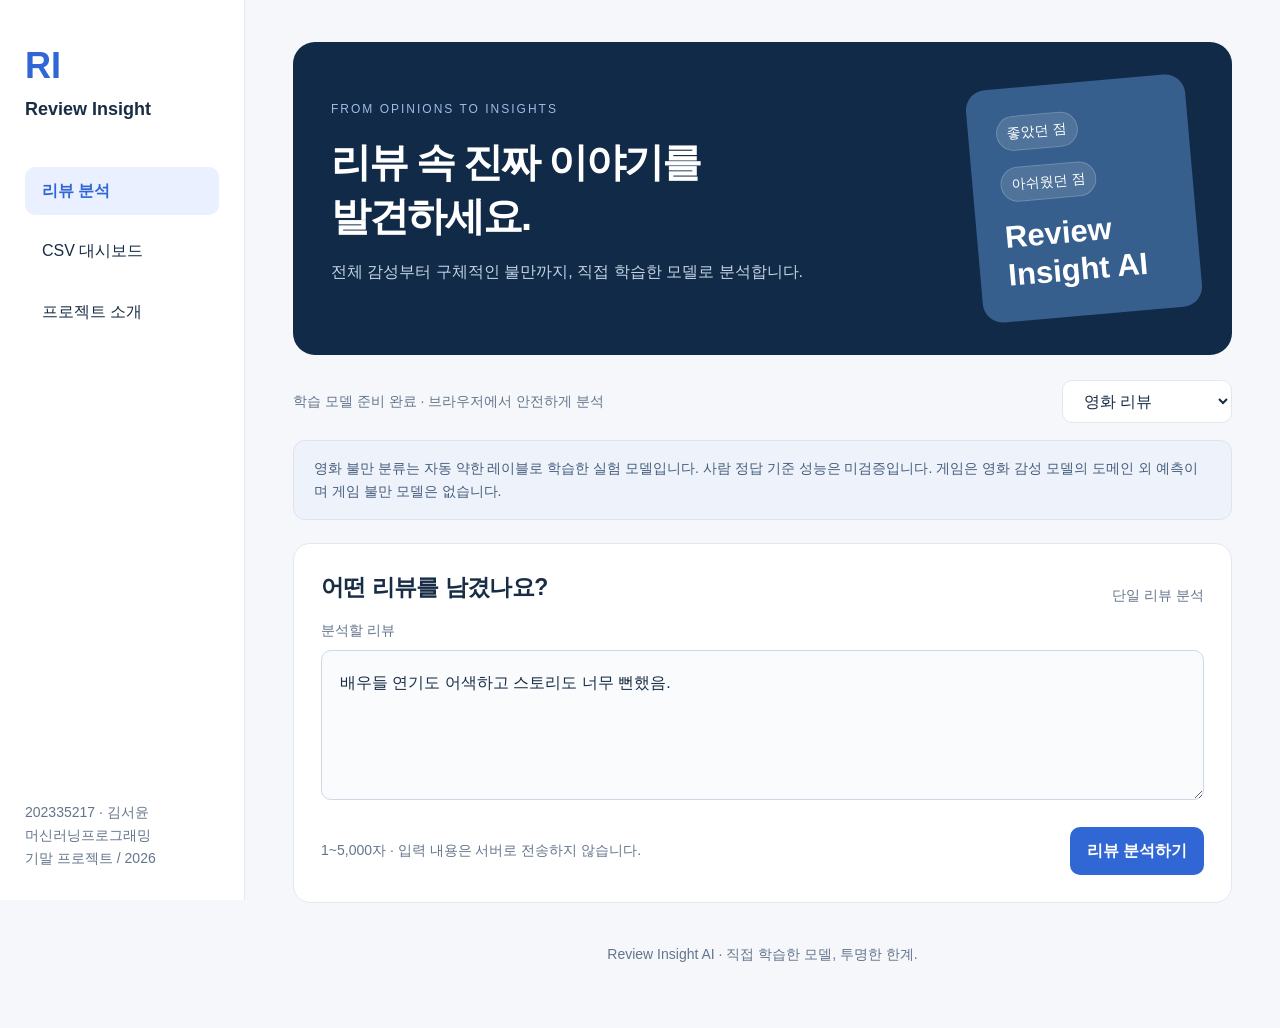
==== web/index.html @ c5953d6d "Build Review Insight AI with trained Korean review classifiers" ====
﻿<!doctype html><html lang="ko"><head><meta charset="utf-8"><meta name="viewport" content="width=device-width,initial-scale=1"><title>Review Insight AI</title><link rel="stylesheet" href="style.css"></head><body>
<aside><div class="brand">RI<span>Review Insight</span></div><nav><button class="active" data-page="single">리뷰 분석</button><button data-page="batch">CSV 대시보드</button><button data-page="about">프로젝트 소개</button></nav><div class="side-note">202335217 · 김서윤<br>머신러닝프로그래밍<br>기말 프로젝트 / 2026</div></aside>
<main><header><div><span class="eyebrow">FROM OPINIONS TO INSIGHTS</span><h1>리뷰 속 진짜 이야기를<br>발견하세요.</h1><p>전체 감성부터 구체적인 불만까지, 직접 학습한 모델로 분석합니다.</p></div><div class="hero-art" aria-hidden="true"><div>좋았던 점</div><div>아쉬웠던 점</div><strong>Review<br>Insight AI</strong></div></header>
<div class="topline"><span id="status" role="status">학습 모델을 불러오는 중...</span><select id="domain" aria-label="리뷰 도메인"><option value="movie">영화 리뷰</option><option value="game">게임 리뷰 · 실험</option></select></div>
<div class="notice">영화 불만 분류는 자동 약한 레이블로 학습한 실험 모델입니다. 사람 정답 기준 성능은 미검증입니다. 게임은 영화 감성 모델의 도메인 외 예측이며 게임 불만 모델은 없습니다.</div>
<section id="single" class="page"><article><div class="section-title"><h2>어떤 리뷰를 남겼나요?</h2><span>단일 리뷰 분석</span></div><label for="review">분석할 리뷰</label><textarea id="review" maxlength="5000">배우들 연기도 어색하고 스토리도 너무 뻔했음.</textarea><div class="input-footer"><span>1~5,000자 · 입력 내용은 서버로 전송하지 않습니다.</span><button id="analyze" class="primary" disabled>리뷰 분석하기</button></div></article><div id="result" aria-live="polite"></div></section>
<section id="batch" class="page" hidden><article><h2>흩어진 리뷰를 한눈에</h2><p>review 또는 text 열이 있는 CSV를 업로드하세요. UTF-8/CP949, 최대 1,000행·5MB입니다.</p><input type="file" id="upload" accept=".csv"><button id="sample">예시 CSV 다운로드</button><p id="batch-status" role="status"></p></article><div id="dashboard"></div></section>
<section id="about" class="page" hidden><article><h2>감성에서 개선 포인트까지</h2><p>영화 관객과 콘텐츠 운영자가 전체 만족도와 부분적인 불만을 함께 이해하도록 돕습니다. 전체 감성이 긍정이어도 불만 모델을 실행합니다.</p><div class="metrics"><div><span>문자 모델 테스트 F1</span><strong>0.8688</strong></div><div><span>단어 모델 테스트 F1</span><strong>0.8093</strong></div><div><span>학습 리뷰</span><strong>116,769</strong></div></div><p>NSMC 원본 train을 정제한 뒤 80:10:10, seed 42로 고정 분할했습니다. 검증 F1로 문자 TF-IDF + Logistic Regression을 선택했습니다. 확률은 보정되지 않은 모델 출력입니다.</p><p>이 공개 데모는 직접 학습한 Python 모델의 TF-IDF·회귀 가중치를 JSON으로 변환해 브라우저에서 계산합니다. 원래 Streamlit 앱과 수치 일치 검증을 수행했습니다. 키워드 규칙으로 예측하지 않으며 외부 AI API도 호출하지 않습니다.</p><p>미완성: Transformer GPU 학습, 사람 검수 불만 성능 검증, 게임 전용 학습. 문장 재분석은 보조 기능으로 인과적 설명을 제공하지 않습니다.</p><a id="repo" href="https://github.com/030217zerogirl-lang/review-insight-ai-202335217">코드·학습 결과·실행 방법</a></article></section>
<footer>Review Insight AI · 직접 학습한 모델, 투명한 한계.</footer></main><script type="module" src="app.mjs"></script></body></html>
---- web/style.css ----
﻿:root{--ink:#182d45;--muted:#64758b;--blue:#3167d5;--line:#e2e8f0}*{box-sizing:border-box}body{margin:0;background:#f5f7fb;color:var(--ink);font:16px/1.65 "Malgun Gothic",Arial,sans-serif}aside{position:fixed;inset:0 auto 0 0;width:245px;padding:36px 25px;background:white;border-right:1px solid var(--line)}.brand{color:var(--blue);font-size:36px;font-weight:800}.brand span{display:block;font-size:18px;color:var(--ink);margin:0 0 42px}nav{display:grid;gap:12px}button,select{font:inherit;border:1px solid var(--line);background:white;border-radius:10px;padding:11px 17px;cursor:pointer;color:var(--ink)}nav button{text-align:left;border:0;background:transparent}.active{background:#eaf0ff;color:var(--blue);font-weight:700}.side-note{position:absolute;bottom:30px;color:var(--muted);font-size:14px}main{max-width:1380px;margin-left:245px;padding:42px 48px}header{display:flex;justify-content:space-between;align-items:center;background:#102a47;color:white;padding:40px 38px;border-radius:22px;gap:28px}header p{color:#c4d4e6;max-width:480px}h1{font-size:40px;line-height:1.35;letter-spacing:-2px;margin:14px 0}h2{font-size:23px;line-height:1.4;letter-spacing:-.6px;margin:0 0 16px}.eyebrow{font-size:12px;letter-spacing:2px;color:#9ebce4}.hero-art{flex:0 0 220px;transform:rotate(-5deg);background:#365f8d;padding:28px;border-radius:20px}.hero-art div{display:inline-block;background:#ffffff20;border:1px solid #ffffff30;padding:5px 10px;border-radius:20px;font-size:14px;margin-bottom:16px}.hero-art strong{font-size:31px;line-height:1.2}.topline{display:flex;justify-content:space-between;align-items:center;margin:25px 0 17px;gap:14px}#status{color:var(--muted);font-size:14px}.notice{background:#eef2fa;border:1px solid #dce4f2;color:#465e7d;padding:16px 20px;border-radius:12px;font-size:14px;margin-bottom:23px}article,.result-card{background:white;border:1px solid var(--line);padding:27px;border-radius:17px;margin:20px 0}.section-title{display:flex;align-items:center;justify-content:space-between}.section-title span,label,.input-footer span{font-size:14px;color:var(--muted)}label{display:block;margin-bottom:8px}textarea{font:inherit;line-height:1.7;padding:18px;width:100%;height:150px;resize:vertical;border:1px solid #cdd8e7;border-radius:10px;color:var(--ink);background:#fafbfd}.input-footer{display:flex;justify-content:space-between;align-items:center;margin-top:18px;gap:15px}.primary{background:var(--blue);color:white;border:0;font-weight:700}.primary:disabled{opacity:.5;cursor:wait}.metrics{display:grid;grid-template-columns:repeat(3,1fr);gap:18px;margin:20px 0}.metrics>div{background:#f2f6fc;border:1px solid var(--line);border-radius:12px;padding:21px}.metrics span{display:block;color:var(--muted);font-size:14px}.metrics strong{font-size:30px}.tag{display:inline-block;padding:8px 13px;background:#eaf0ff;color:#2758b5;border-radius:8px;margin:4px 8px 4px 0}.bar-row{display:grid;grid-template-columns:145px 1fr 55px;gap:12px;align-items:center;margin:12px 0;font-size:14px}.track{height:13px;background:#edf1f8;border-radius:10px;overflow:hidden}.fill{height:100%;background:#4c79d8;border-radius:10px}.caption,footer{color:var(--muted);font-size:14px}footer{padding:20px 0;text-align:center}.error{color:#ae3246}details{margin:16px 0}summary{cursor:pointer}a{color:var(--blue)}[hidden]{display:none!important}@media(max-width:950px){aside{position:static;width:100%;padding:20px}.brand{font-size:25px}.brand span{display:inline;margin-left:10px}nav{display:flex;margin-top:12px}.side-note{display:none}main{margin:0;padding:20px}h1{font-size:32px}.hero-art{display:none}header{padding:28px}.metrics{grid-template-columns:1fr}.input-footer,.section-title{align-items:flex-start;flex-direction:column}}
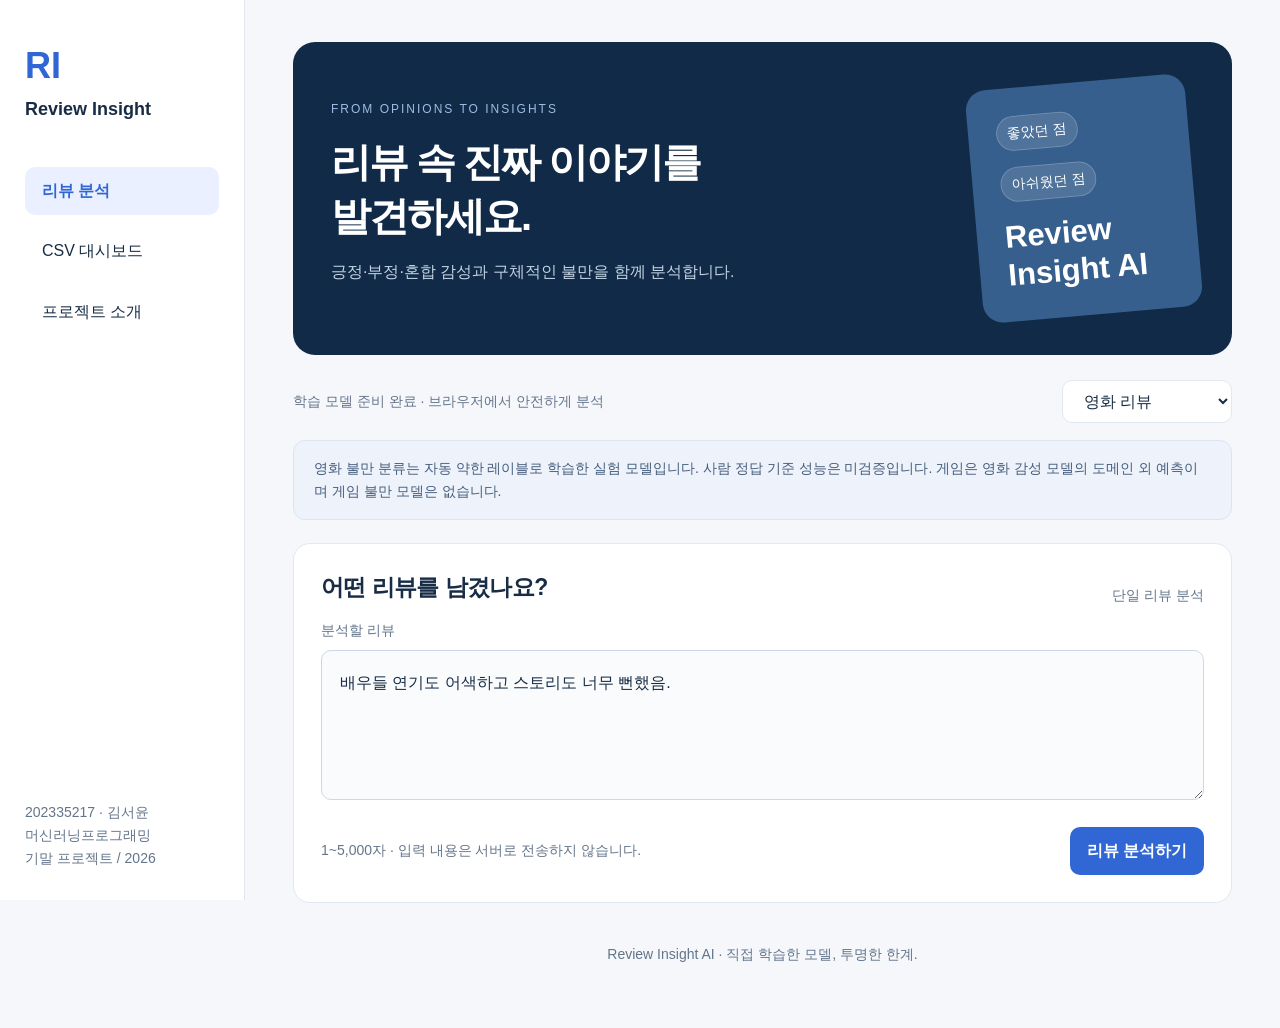
==== commit 5506f05a: "Support clause-based mixed sentiment and refine submission portfolio" ====
--- a/web/index.html
+++ b/web/index.html
@@ -1,9 +1,9 @@
-﻿<!doctype html><html lang="ko"><head><meta charset="utf-8"><meta name="viewport" content="width=device-width,initial-scale=1"><title>Review Insight AI</title><link rel="stylesheet" href="style.css"></head><body>
+<!doctype html><html lang="ko"><head><meta charset="utf-8"><meta name="viewport" content="width=device-width,initial-scale=1"><title>Review Insight AI</title><link rel="stylesheet" href="style.css"></head><body>
 <aside><div class="brand">RI<span>Review Insight</span></div><nav><button class="active" data-page="single">리뷰 분석</button><button data-page="batch">CSV 대시보드</button><button data-page="about">프로젝트 소개</button></nav><div class="side-note">202335217 · 김서윤<br>머신러닝프로그래밍<br>기말 프로젝트 / 2026</div></aside>
-<main><header><div><span class="eyebrow">FROM OPINIONS TO INSIGHTS</span><h1>리뷰 속 진짜 이야기를<br>발견하세요.</h1><p>전체 감성부터 구체적인 불만까지, 직접 학습한 모델로 분석합니다.</p></div><div class="hero-art" aria-hidden="true"><div>좋았던 점</div><div>아쉬웠던 점</div><strong>Review<br>Insight AI</strong></div></header>
+<main><header><div><span class="eyebrow">FROM OPINIONS TO INSIGHTS</span><h1>리뷰 속 진짜 이야기를<br>발견하세요.</h1><p>긍정·부정·혼합 감성과 구체적인 불만을 함께 분석합니다.</p></div><div class="hero-art" aria-hidden="true"><div>좋았던 점</div><div>아쉬웠던 점</div><strong>Review<br>Insight AI</strong></div></header>
 <div class="topline"><span id="status" role="status">학습 모델을 불러오는 중...</span><select id="domain" aria-label="리뷰 도메인"><option value="movie">영화 리뷰</option><option value="game">게임 리뷰 · 실험</option></select></div>
 <div class="notice">영화 불만 분류는 자동 약한 레이블로 학습한 실험 모델입니다. 사람 정답 기준 성능은 미검증입니다. 게임은 영화 감성 모델의 도메인 외 예측이며 게임 불만 모델은 없습니다.</div>
 <section id="single" class="page"><article><div class="section-title"><h2>어떤 리뷰를 남겼나요?</h2><span>단일 리뷰 분석</span></div><label for="review">분석할 리뷰</label><textarea id="review" maxlength="5000">배우들 연기도 어색하고 스토리도 너무 뻔했음.</textarea><div class="input-footer"><span>1~5,000자 · 입력 내용은 서버로 전송하지 않습니다.</span><button id="analyze" class="primary" disabled>리뷰 분석하기</button></div></article><div id="result" aria-live="polite"></div></section>
 <section id="batch" class="page" hidden><article><h2>흩어진 리뷰를 한눈에</h2><p>review 또는 text 열이 있는 CSV를 업로드하세요. UTF-8/CP949, 최대 1,000행·5MB입니다.</p><input type="file" id="upload" accept=".csv"><button id="sample">예시 CSV 다운로드</button><p id="batch-status" role="status"></p></article><div id="dashboard"></div></section>
-<section id="about" class="page" hidden><article><h2>감성에서 개선 포인트까지</h2><p>영화 관객과 콘텐츠 운영자가 전체 만족도와 부분적인 불만을 함께 이해하도록 돕습니다. 전체 감성이 긍정이어도 불만 모델을 실행합니다.</p><div class="metrics"><div><span>문자 모델 테스트 F1</span><strong>0.8688</strong></div><div><span>단어 모델 테스트 F1</span><strong>0.8093</strong></div><div><span>학습 리뷰</span><strong>116,769</strong></div></div><p>NSMC 원본 train을 정제한 뒤 80:10:10, seed 42로 고정 분할했습니다. 검증 F1로 문자 TF-IDF + Logistic Regression을 선택했습니다. 확률은 보정되지 않은 모델 출력입니다.</p><p>이 공개 데모는 직접 학습한 Python 모델의 TF-IDF·회귀 가중치를 JSON으로 변환해 브라우저에서 계산합니다. 원래 Streamlit 앱과 수치 일치 검증을 수행했습니다. 키워드 규칙으로 예측하지 않으며 외부 AI API도 호출하지 않습니다.</p><p>미완성: Transformer GPU 학습, 사람 검수 불만 성능 검증, 게임 전용 학습. 문장 재분석은 보조 기능으로 인과적 설명을 제공하지 않습니다.</p><a id="repo" href="https://github.com/030217zerogirl-lang/review-insight-ai-202335217">코드·학습 결과·실행 방법</a></article></section>
+<section id="about" class="page" hidden><article><h2>감성에서 개선 포인트까지</h2><p>영화 관객과 콘텐츠 운영자가 전체 만족도와 부분적인 불만을 함께 이해하도록 돕습니다. 전체 감성이 긍정이어도 불만 모델을 실행합니다. 혼합은 대조 표현으로 나눈 절에서 긍정 확률 60% 이상과 40% 이하가 함께 나타날 때 표시하는 보조 판정입니다.</p><div class="metrics"><div><span>문자 모델 테스트 F1</span><strong>0.8688</strong></div><div><span>단어 모델 테스트 F1</span><strong>0.8093</strong></div><div><span>학습 리뷰</span><strong>116,769</strong></div></div><p>NSMC 원본 train을 정제한 뒤 80:10:10, seed 42로 고정 분할했습니다. 검증 F1로 문자 TF-IDF + Logistic Regression을 선택했습니다. 확률은 보정되지 않은 모델 출력입니다.</p><p>이 공개 데모는 직접 학습한 Python 모델의 TF-IDF·회귀 가중치를 JSON으로 변환해 브라우저에서 계산합니다. 원래 Streamlit 앱과 수치 일치 검증을 수행했습니다. 키워드 규칙으로 예측하지 않으며 외부 AI API도 호출하지 않습니다.</p><p>미완성: Transformer GPU 학습, 사람 검수 불만 성능 검증, 게임 전용 학습. 문장 재분석은 보조 기능으로 인과적 설명을 제공하지 않습니다.</p><a id="repo" href="https://github.com/030217zerogirl-lang/review-insight-ai-202335217">코드·학습 결과·실행 방법</a></article></section>
 <footer>Review Insight AI · 직접 학습한 모델, 투명한 한계.</footer></main><script type="module" src="app.mjs"></script></body></html>
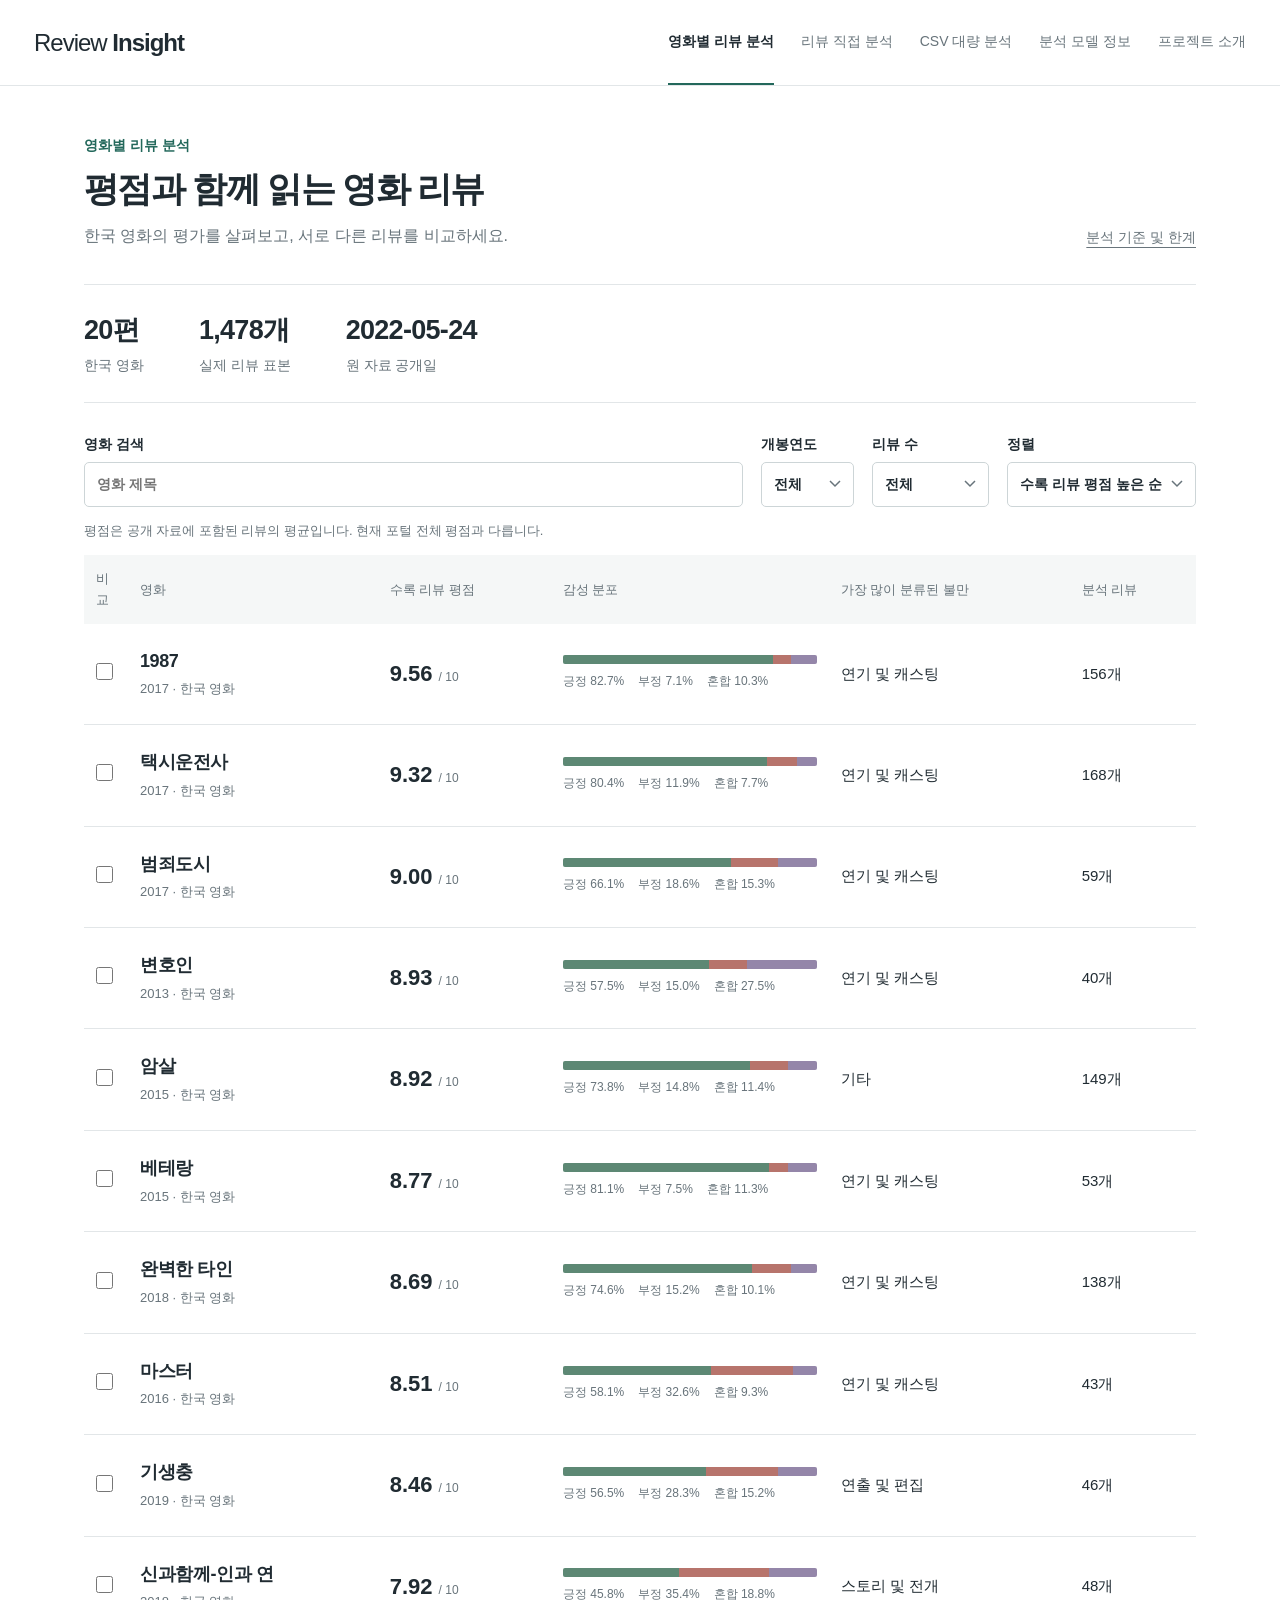
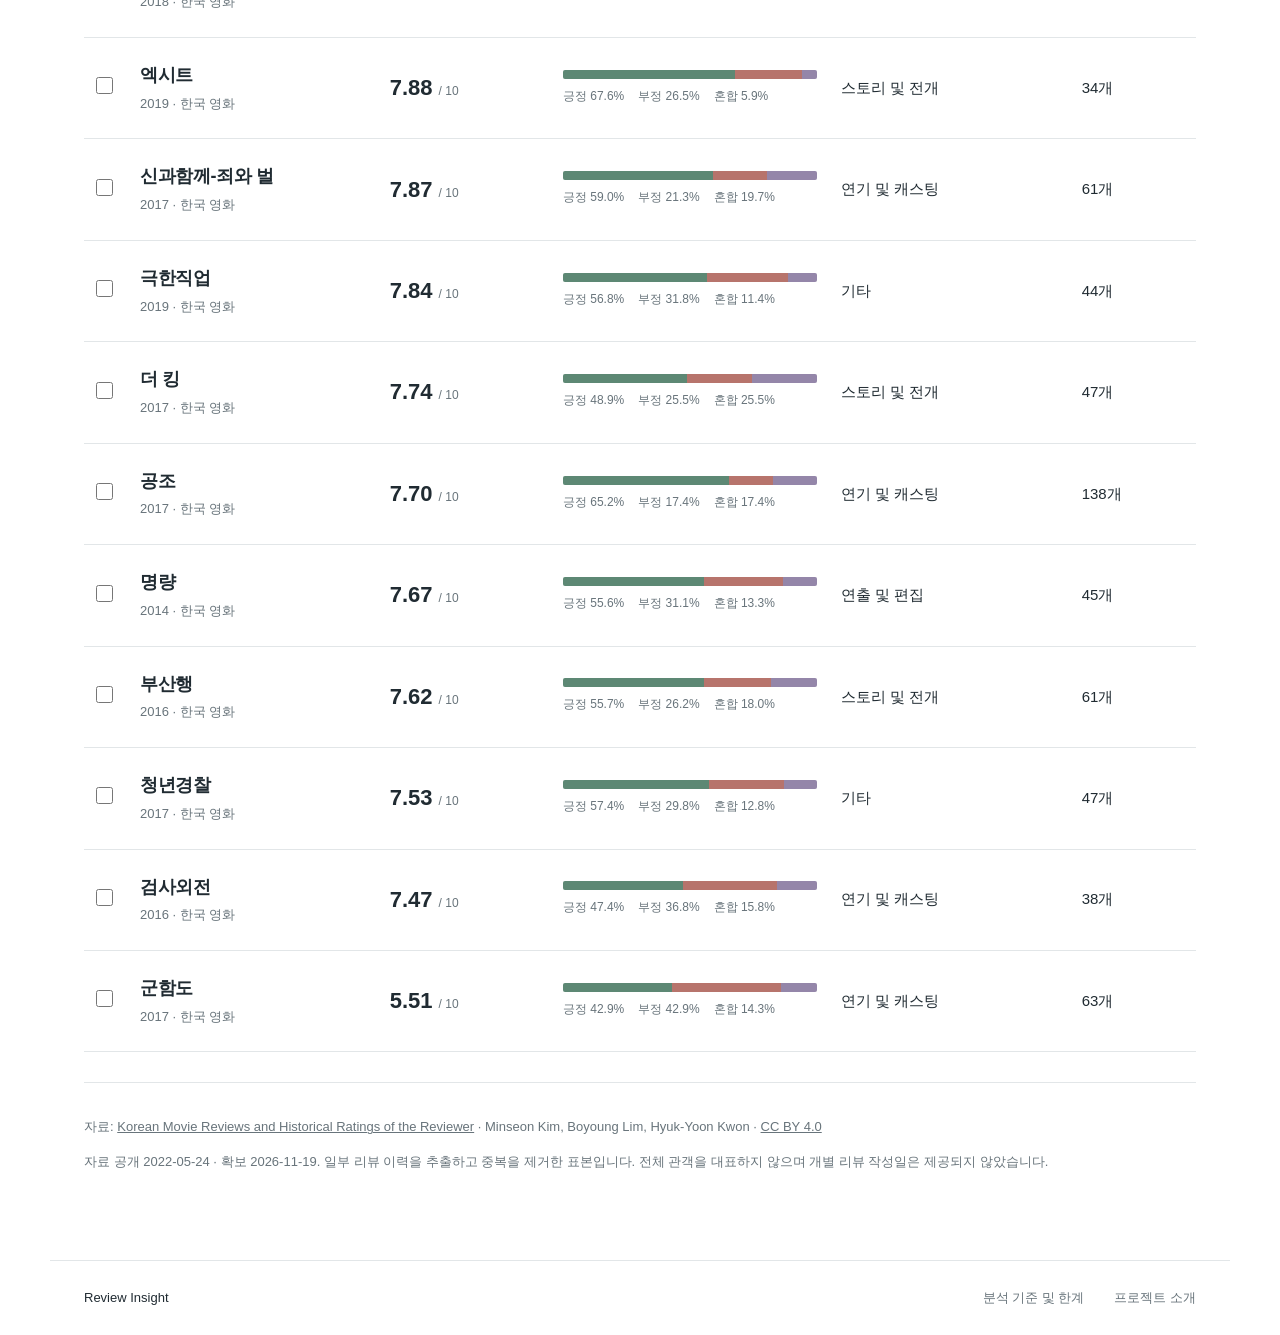
==== commit 061e159d: "Complete movie review platform and presentation submission artifacts" ====
--- a/web/index.html
+++ b/web/index.html
@@ -1,9 +1,9 @@
-<!doctype html><html lang="ko"><head><meta charset="utf-8"><meta name="viewport" content="width=device-width,initial-scale=1"><title>Review Insight AI</title><link rel="stylesheet" href="style.css"></head><body>
-<aside><div class="brand">RI<span>Review Insight</span></div><nav><button class="active" data-page="single">리뷰 분석</button><button data-page="batch">CSV 대시보드</button><button data-page="about">프로젝트 소개</button></nav><div class="side-note">202335217 · 김서윤<br>머신러닝프로그래밍<br>기말 프로젝트 / 2026</div></aside>
-<main><header><div><span class="eyebrow">FROM OPINIONS TO INSIGHTS</span><h1>리뷰 속 진짜 이야기를<br>발견하세요.</h1><p>긍정·부정·혼합 감성과 구체적인 불만을 함께 분석합니다.</p></div><div class="hero-art" aria-hidden="true"><div>좋았던 점</div><div>아쉬웠던 점</div><strong>Review<br>Insight AI</strong></div></header>
-<div class="topline"><span id="status" role="status">학습 모델을 불러오는 중...</span><select id="domain" aria-label="리뷰 도메인"><option value="movie">영화 리뷰</option><option value="game">게임 리뷰 · 실험</option></select></div>
-<div class="notice">영화 불만 분류는 자동 약한 레이블로 학습한 실험 모델입니다. 사람 정답 기준 성능은 미검증입니다. 게임은 영화 감성 모델의 도메인 외 예측이며 게임 불만 모델은 없습니다.</div>
-<section id="single" class="page"><article><div class="section-title"><h2>어떤 리뷰를 남겼나요?</h2><span>단일 리뷰 분석</span></div><label for="review">분석할 리뷰</label><textarea id="review" maxlength="5000">배우들 연기도 어색하고 스토리도 너무 뻔했음.</textarea><div class="input-footer"><span>1~5,000자 · 입력 내용은 서버로 전송하지 않습니다.</span><button id="analyze" class="primary" disabled>리뷰 분석하기</button></div></article><div id="result" aria-live="polite"></div></section>
-<section id="batch" class="page" hidden><article><h2>흩어진 리뷰를 한눈에</h2><p>review 또는 text 열이 있는 CSV를 업로드하세요. UTF-8/CP949, 최대 1,000행·5MB입니다.</p><input type="file" id="upload" accept=".csv"><button id="sample">예시 CSV 다운로드</button><p id="batch-status" role="status"></p></article><div id="dashboard"></div></section>
-<section id="about" class="page" hidden><article><h2>감성에서 개선 포인트까지</h2><p>영화 관객과 콘텐츠 운영자가 전체 만족도와 부분적인 불만을 함께 이해하도록 돕습니다. 전체 감성이 긍정이어도 불만 모델을 실행합니다. 혼합은 대조 표현으로 나눈 절에서 긍정 확률 60% 이상과 40% 이하가 함께 나타날 때 표시하는 보조 판정입니다.</p><div class="metrics"><div><span>문자 모델 테스트 F1</span><strong>0.8688</strong></div><div><span>단어 모델 테스트 F1</span><strong>0.8093</strong></div><div><span>학습 리뷰</span><strong>116,769</strong></div></div><p>NSMC 원본 train을 정제한 뒤 80:10:10, seed 42로 고정 분할했습니다. 검증 F1로 문자 TF-IDF + Logistic Regression을 선택했습니다. 확률은 보정되지 않은 모델 출력입니다.</p><p>이 공개 데모는 직접 학습한 Python 모델의 TF-IDF·회귀 가중치를 JSON으로 변환해 브라우저에서 계산합니다. 원래 Streamlit 앱과 수치 일치 검증을 수행했습니다. 키워드 규칙으로 예측하지 않으며 외부 AI API도 호출하지 않습니다.</p><p>미완성: Transformer GPU 학습, 사람 검수 불만 성능 검증, 게임 전용 학습. 문장 재분석은 보조 기능으로 인과적 설명을 제공하지 않습니다.</p><a id="repo" href="https://github.com/030217zerogirl-lang/review-insight-ai-202335217">코드·학습 결과·실행 방법</a></article></section>
-<footer>Review Insight AI · 직접 학습한 모델, 투명한 한계.</footer></main><script type="module" src="app.mjs"></script></body></html>
+<!doctype html><html lang="ko"><head><meta charset="utf-8"><meta name="viewport" content="width=device-width,initial-scale=1"><meta name="description" content="한국 영화의 리뷰와 평점을 비교하고, 새로운 리뷰를 분석합니다."><title>Review Insight</title><link rel="stylesheet" href="style.css"></head><body>
+<header class="site-header"><a href="#movies" class="brand">Review <b>Insight</b></a><nav aria-label="메인 메뉴"><a href="#movies">영화별 리뷰 분석</a><a href="#direct">리뷰 직접 분석</a><a href="#csv">CSV 대량 분석</a><a href="#model">분석 모델 정보</a><a href="#about">프로젝트 소개</a></nav></header>
+<main id="main"><section id="movies" class="page"><div class="page-head"><div><p class="eyebrow">영화별 리뷰 분석</p><h1>평점과 함께 읽는 영화 리뷰</h1><p class="lede">한국 영화의 평가를 살펴보고, 서로 다른 리뷰를 비교하세요.</p></div><a class="text-link" href="#model">분석 기준 및 한계</a></div><div id="catalogue-state" role="status">영화별 결과를 불러오는 중입니다.</div><div id="catalogue-overview" class="overview"></div><div class="filters"><label class="search">영화 검색<input id="search" type="search" placeholder="영화 제목" autocomplete="off"></label><label>개봉연도<select id="year"><option value="">전체</option></select></label><label>리뷰 수<select id="minimum"><option value="0">전체</option><option value="30">30개 이상</option><option value="50">50개 이상</option><option value="100">100개 이상</option></select></label><label>정렬<select id="sort"><option value="rating">수록 리뷰 평점 높은 순</option><option value="positive">긍정 비율 높은 순</option><option value="negative">부정 비율 높은 순</option><option value="count">리뷰 수 많은 순</option><option value="title">제목순</option></select></label></div><p class="caption">평점은 공개 자료에 포함된 리뷰의 평균입니다. 현재 포털 전체 평점과 다릅니다.</p><div id="movie-list"></div><div id="source-note" class="source-note"></div></section>
+<section id="detail" class="page" hidden></section><section id="compare" class="page" hidden></section>
+<section id="direct" class="page" hidden><div class="page-head"><div><p class="eyebrow">리뷰 직접 분석</p><h1>이 리뷰는 어떤 평가일까요?</h1><p class="lede">좋았던 점과 아쉬웠던 점이 함께 있어도 입력해 보세요.</p></div><a class="text-link" href="#model">분석 기준 및 한계</a></div><div class="input-line"><label>분석 대상<select id="domain"><option value="movie">영화</option><option value="game">게임</option></select></label><span id="model-status" class="caption" role="status"></span></div><label for="review">리뷰 내용</label><textarea id="review" maxlength="5000" placeholder="예: 음악은 좋은데 스토리는 그닥..">음악은 좋은데 스토리는그닥..</textarea><div class="action-line"><span class="caption">최대 5,000자 · 입력 내용은 기기에만 머뭅니다.</span><button id="analyze" class="primary">분석하기</button></div><div id="result" aria-live="polite"></div></section>
+<section id="csv" class="page" hidden><div class="page-head"><div><p class="eyebrow">CSV 대량 분석</p><h1>여러 리뷰를 한눈에</h1><p class="lede">감성 분포와 자주 분류된 불만 유형을 확인하세요.</p></div><a class="text-link" href="#model">분석 기준 및 한계</a></div><p>review 또는 text 열이 있는 CSV를 선택하세요. UTF-8/CP949, 최대 1,000행·5MB를 지원합니다.</p><div class="action-line"><input type="file" id="upload" accept=".csv" aria-label="분석할 CSV"><button id="sample">예시 CSV 다운로드</button></div><p id="batch-status" role="status"></p><div id="dashboard"></div></section>
+<section id="model" class="page" hidden><div class="page-head"><div><p class="eyebrow">분석 모델 정보</p><h1>분석 기준 및 한계</h1></div></div><div class="action-line"><button id="prepare-demo">발표용 오프라인 준비</button><span id="offline-status" class="caption" role="status"></span></div><div id="model-content"></div></section>
+<section id="about" class="page" hidden><div class="page-head"><div><p class="eyebrow">프로젝트 소개</p><h1>평점 뒤의 이야기를 읽습니다.</h1></div></div><div class="prose"><p>Review Insight는 영화 리뷰의 전체적인 분위기와 구체적인 불만을 함께 살펴보는 서비스입니다. 영화별 결과를 비교하거나 직접 리뷰를 입력해 분석할 수 있습니다.</p><h2>서로 다른 두 가지 정보</h2><p>이용자가 남긴 평점과 리뷰 문장을 모델이 분류한 감성은 다른 지표입니다. 예를 들어 높은 점수의 리뷰에도 스토리나 편집에 대한 아쉬움이 포함될 수 있습니다.</p><h2>직접 학습한 모델</h2><p>NSMC 영화 리뷰로 학습한 두 감성 모델과 별도의 다중 레이블 불만 모델을 사용합니다. 모델 비교 결과와 재현 코드를 공개했습니다.</p><p><a href="https://github.com/030217zerogirl-lang/review-insight-ai-202335217">GitHub에서 코드와 실험 보기</a></p><p class="caption">202335217 김서윤 · 기계학습프로그래밍</p></div></section>
+</main><div id="compare-tray" class="compare-tray" hidden><span id="compare-selection"></span><button id="compare-open" class="primary">두 영화 비교</button><button id="compare-clear">선택 해제</button></div><footer><span>Review Insight</span><a href="#model">분석 기준 및 한계</a><a href="#about">프로젝트 소개</a></footer><script type="module" src="app.mjs"></script></body></html>
--- a/web/style.css
+++ b/web/style.css
@@ -1 +1 @@
-﻿:root{--ink:#182d45;--muted:#64758b;--blue:#3167d5;--line:#e2e8f0}*{box-sizing:border-box}body{margin:0;background:#f5f7fb;color:var(--ink);font:16px/1.65 "Malgun Gothic",Arial,sans-serif}aside{position:fixed;inset:0 auto 0 0;width:245px;padding:36px 25px;background:white;border-right:1px solid var(--line)}.brand{color:var(--blue);font-size:36px;font-weight:800}.brand span{display:block;font-size:18px;color:var(--ink);margin:0 0 42px}nav{display:grid;gap:12px}button,select{font:inherit;border:1px solid var(--line);background:white;border-radius:10px;padding:11px 17px;cursor:pointer;color:var(--ink)}nav button{text-align:left;border:0;background:transparent}.active{background:#eaf0ff;color:var(--blue);font-weight:700}.side-note{position:absolute;bottom:30px;color:var(--muted);font-size:14px}main{max-width:1380px;margin-left:245px;padding:42px 48px}header{display:flex;justify-content:space-between;align-items:center;background:#102a47;color:white;padding:40px 38px;border-radius:22px;gap:28px}header p{color:#c4d4e6;max-width:480px}h1{font-size:40px;line-height:1.35;letter-spacing:-2px;margin:14px 0}h2{font-size:23px;line-height:1.4;letter-spacing:-.6px;margin:0 0 16px}.eyebrow{font-size:12px;letter-spacing:2px;color:#9ebce4}.hero-art{flex:0 0 220px;transform:rotate(-5deg);background:#365f8d;padding:28px;border-radius:20px}.hero-art div{display:inline-block;background:#ffffff20;border:1px solid #ffffff30;padding:5px 10px;border-radius:20px;font-size:14px;margin-bottom:16px}.hero-art strong{font-size:31px;line-height:1.2}.topline{display:flex;justify-content:space-between;align-items:center;margin:25px 0 17px;gap:14px}#status{color:var(--muted);font-size:14px}.notice{background:#eef2fa;border:1px solid #dce4f2;color:#465e7d;padding:16px 20px;border-radius:12px;font-size:14px;margin-bottom:23px}article,.result-card{background:white;border:1px solid var(--line);padding:27px;border-radius:17px;margin:20px 0}.section-title{display:flex;align-items:center;justify-content:space-between}.section-title span,label,.input-footer span{font-size:14px;color:var(--muted)}label{display:block;margin-bottom:8px}textarea{font:inherit;line-height:1.7;padding:18px;width:100%;height:150px;resize:vertical;border:1px solid #cdd8e7;border-radius:10px;color:var(--ink);background:#fafbfd}.input-footer{display:flex;justify-content:space-between;align-items:center;margin-top:18px;gap:15px}.primary{background:var(--blue);color:white;border:0;font-weight:700}.primary:disabled{opacity:.5;cursor:wait}.metrics{display:grid;grid-template-columns:repeat(3,1fr);gap:18px;margin:20px 0}.metrics>div{background:#f2f6fc;border:1px solid var(--line);border-radius:12px;padding:21px}.metrics span{display:block;color:var(--muted);font-size:14px}.metrics strong{font-size:30px}.tag{display:inline-block;padding:8px 13px;background:#eaf0ff;color:#2758b5;border-radius:8px;margin:4px 8px 4px 0}.bar-row{display:grid;grid-template-columns:145px 1fr 55px;gap:12px;align-items:center;margin:12px 0;font-size:14px}.track{height:13px;background:#edf1f8;border-radius:10px;overflow:hidden}.fill{height:100%;background:#4c79d8;border-radius:10px}.caption,footer{color:var(--muted);font-size:14px}footer{padding:20px 0;text-align:center}.error{color:#ae3246}details{margin:16px 0}summary{cursor:pointer}a{color:var(--blue)}[hidden]{display:none!important}@media(max-width:950px){aside{position:static;width:100%;padding:20px}.brand{font-size:25px}.brand span{display:inline;margin-left:10px}nav{display:flex;margin-top:12px}.side-note{display:none}main{margin:0;padding:20px}h1{font-size:32px}.hero-art{display:none}header{padding:28px}.metrics{grid-template-columns:1fr}.input-footer,.section-title{align-items:flex-start;flex-direction:column}}
+:root{--ink:#202b32;--muted:#68747b;--line:#e2e6e8;--soft:#f5f7f7;--accent:#23685b;--positive:#5d8874;--negative:#b7746c;--mixed:#9486a9}*{box-sizing:border-box}html{scroll-behavior:smooth}body{margin:0;background:#fff;color:var(--ink);font:16px/1.65 "Malgun Gothic","Apple SD Gothic Neo",Arial,sans-serif}a{color:inherit;text-decoration:none}button,input,select,textarea{font:inherit;color:inherit}button{cursor:pointer;border:1px solid #cdd5d7;background:white;border-radius:5px;padding:9px 16px}button:hover{background:#f0f4f3}button:disabled{cursor:wait;opacity:.55}.primary{background:var(--accent);border-color:var(--accent);color:white}.primary:hover{background:#1b574b}.site-header{max-width:1280px;margin:auto;display:flex;align-items:center;justify-content:space-between;min-height:85px;gap:40px;padding:0 34px;border-bottom:1px solid var(--line)}.brand{font-size:24px;letter-spacing:-1px;white-space:nowrap}.brand b{font-weight:750}.site-header nav{display:flex;gap:27px;font-size:14px;white-space:nowrap}.site-header nav a{padding:30px 0;border-bottom:2px solid transparent;color:var(--muted)}.site-header nav a.active{color:var(--ink);border-color:var(--accent);font-weight:700}main{max-width:1180px;min-height:70vh;margin:auto;padding:48px 34px 75px}.page-head{display:flex;justify-content:space-between;align-items:flex-end;gap:24px;margin-bottom:34px}h1{font-size:35px;line-height:1.4;letter-spacing:-1.6px;font-weight:700;margin:7px 0 10px}h2{font-size:23px;letter-spacing:-.6px;margin:0 0 20px;line-height:1.4}h3{font-size:18px;margin:0 0 12px}.eyebrow{font-size:14px;font-weight:600;color:var(--accent);margin:0}.lede{color:var(--muted);margin:0}.text-link{font-size:14px;color:var(--muted);text-decoration:underline;text-underline-offset:5px}.caption{font-size:13px;line-height:1.7;color:var(--muted)}.overview{display:flex;gap:55px;padding:23px 0;margin:10px 0 30px;border-top:1px solid var(--line);border-bottom:1px solid var(--line)}.overview strong{display:block;font-size:27px;letter-spacing:-.7px}.overview span{font-size:14px;color:var(--muted)}.filters{display:flex;gap:18px;align-items:end;margin:28px 0 13px}label{display:block;font-size:14px;font-weight:600}input,select,textarea{border:1px solid #cdd5d7;border-radius:5px;background:white;padding:10px 12px;outline:none}input:focus,select:focus,textarea:focus{border-color:var(--accent);box-shadow:0 0 0 2px #23685b15}.search{flex:1}label input,label select{display:block;width:100%;margin-top:6px}select{appearance:none;padding-right:33px;background-image:url("data:image/svg+xml,%3Csvg xmlns='http://www.w3.org/2000/svg' width='12' height='8'%3E%3Cpath d='M1 1l5 5 5-5' fill='none' stroke='%2368747b' stroke-width='1.5'/%3E%3C/svg%3E");background-position:right 12px center;background-repeat:no-repeat}.movie-table{width:100%;border-collapse:collapse;font-size:15px}.movie-table th{text-align:left;padding:13px 12px;background:var(--soft);font-size:13px;color:var(--muted);font-weight:500}.movie-table td{padding:23px 12px;border-bottom:1px solid var(--line);vertical-align:middle}.movie-table td:first-child{padding-left:8px;width:40px}.movie-title{display:block;font-weight:700;font-size:18px;letter-spacing:-.4px}.movie-title:hover{text-decoration:underline;text-underline-offset:5px}.year{font-size:13px;color:var(--muted)}.rating{font-size:22px;font-weight:650;font-variant-numeric:tabular-nums}.rating small{font-size:12px;color:var(--muted);font-weight:400}.sentiment-cell{min-width:200px;width:25%}.stack{display:flex;height:9px;overflow:hidden;border-radius:2px;background:#eee;min-width:80px}.stack span{height:100%}.stack .pos{background:var(--positive)}.stack .neg{background:var(--negative)}.stack .mix{background:var(--mixed)}.stack-labels{display:flex;gap:14px;font-size:12px;color:var(--muted);margin-top:8px;font-variant-numeric:tabular-nums}.legend{display:flex;gap:17px;color:var(--muted);font-size:13px;margin-bottom:18px}.legend span:before{content:'';display:inline-block;width:8px;height:8px;margin-right:6px;background:var(--positive)}.legend .neg:before{background:var(--negative)}.legend .mix:before{background:var(--mixed)}.source-note{font-size:13px;color:var(--muted);border-top:1px solid var(--line);padding-top:20px;margin-top:30px}.source-note a{text-decoration:underline}.section{padding:32px 0;border-top:1px solid var(--line);margin-top:24px}.columns{display:grid;grid-template-columns:1.1fr 1fr;gap:60px}.stat-line{display:flex;gap:45px;flex-wrap:wrap;margin:28px 0}.stat-line>div{min-width:130px}.stat-line span{display:block;color:var(--muted);font-size:14px}.stat-line strong{font-size:31px;font-weight:650;letter-spacing:-1px}.bar-row{display:grid;grid-template-columns:130px 1fr 100px;gap:15px;align-items:center;margin:19px 0;font-size:14px}.bar-track{height:10px;background:#f0f2f2}.bar-fill{height:100%;background:#879e97}.bar-value{font-variant-numeric:tabular-nums;color:var(--muted);text-align:right}.tag{display:inline-block;margin:5px 8px 5px 0;padding:3px 9px;font-size:14px;background:#f1f5f3;border-radius:3px}.review-item{border-bottom:1px solid var(--line);padding:18px 0}.review-item p{margin:8px 0;white-space:pre-wrap}.review-meta{display:flex;justify-content:space-between;gap:15px;font-size:12px;color:var(--muted)}.review-meta a{text-decoration:underline}.review-item button{padding:4px 8px;font-size:12px}.positive{color:#3d7158}.negative{color:#a05a52}.mixed{color:#7b688e}.breadcrumb{font-size:14px;color:var(--muted);margin-bottom:20px}.breadcrumb a{text-decoration:underline}textarea{width:100%;height:170px;resize:vertical;padding:18px;margin-top:8px;line-height:1.8}.input-line{display:flex;justify-content:space-between;align-items:center;margin-bottom:22px}.input-line select{width:160px}.action-line{display:flex;justify-content:space-between;align-items:center;gap:20px;margin:15px 0 30px}.result-label{font-size:32px;font-weight:650;letter-spacing:-1px}.clause-table{width:100%;border-collapse:collapse;font-size:14px}.clause-table th,.clause-table td{padding:13px 12px;border-bottom:1px solid var(--line);text-align:left}.clause-table th{color:var(--muted);font-weight:500}.prose{max-width:830px}.prose h2{margin-top:36px}.prose p{line-height:1.9}.prose a{text-decoration:underline}.notice{padding:13px 17px;background:var(--soft);border-left:3px solid #bbc9c4;font-size:14px}.error{color:#9b493f}.compare-tray{position:fixed;bottom:22px;left:50%;transform:translateX(-50%);display:flex;align-items:center;gap:20px;background:#fff;box-shadow:0 4px 22px #22352d1c;border:1px solid var(--line);border-radius:8px;padding:15px 20px;z-index:5;max-width:95vw;font-size:14px}.comparison-table{width:100%;border-collapse:collapse}.comparison-table td,.comparison-table th{text-align:left;vertical-align:top;padding:20px 18px;border-bottom:1px solid var(--line)}.comparison-table th{width:20%;font-size:14px;color:var(--muted);font-weight:500}.comparison-table td{width:40%}footer{max-width:1180px;margin:auto;padding:26px 34px;border-top:1px solid var(--line);display:flex;gap:30px;color:var(--muted);font-size:13px}footer span{margin-right:auto;color:var(--ink)}[hidden]{display:none!important}.empty{padding:45px 10px;color:var(--muted);text-align:center}input[type=checkbox]{accent-color:var(--accent);width:17px;height:17px}@media(max-width:920px){.site-header{padding:20px 22px;display:block}.site-header nav{gap:24px;overflow-x:auto;margin-top:15px}.site-header nav a{padding:9px 0}.page-head{align-items:flex-start;flex-direction:column}main{padding:32px 22px 75px}h1{font-size:29px}.filters{flex-wrap:wrap;gap:12px}.search{flex-basis:100%}.filters label:not(.search){flex:1;min-width:115px}.columns{grid-template-columns:1fr;gap:15px}.movie-table thead{display:none}.movie-table,.movie-table tbody{display:block}.movie-table tr{display:grid;grid-template-columns:24px 1fr 95px;gap:8px 12px;padding:20px 0;border-bottom:1px solid var(--line)}.movie-table td{display:block;border:0;padding:0}.movie-table td:first-child{grid-row:1/4;padding:3px 0;width:auto}.movie-table td:nth-child(2){grid-column:2}.movie-table td:nth-child(3){grid-column:3;grid-row:1;text-align:right}.movie-table td:nth-child(4){grid-column:2/4;min-width:0;width:100%;margin-top:8px}.movie-table td:nth-child(5){grid-column:2;font-size:13px;color:var(--muted)}.movie-table td:nth-child(6){grid-column:3;font-size:13px;text-align:right}.overview{gap:27px}.overview strong{font-size:23px}.stat-line{gap:22px}.stat-line>div{min-width:100px}.bar-row{grid-template-columns:110px 1fr 80px;gap:8px;font-size:13px}.compare-tray{bottom:10px;gap:8px;width:calc(100% - 24px);flex-wrap:wrap;padding:12px}.compare-tray span{width:100%;font-size:12px}.comparison-table th{width:22%;padding:14px 7px;font-size:12px}.comparison-table td{padding:14px 7px;font-size:13px}.comparison-table h2{font-size:19px}.stack-labels{gap:8px;font-size:11px}.action-line{align-items:flex-start;flex-wrap:wrap}.clause-table th,.clause-table td{padding:11px 5px}.review-meta{flex-wrap:wrap}footer{gap:15px;flex-wrap:wrap;padding:24px 22px}}
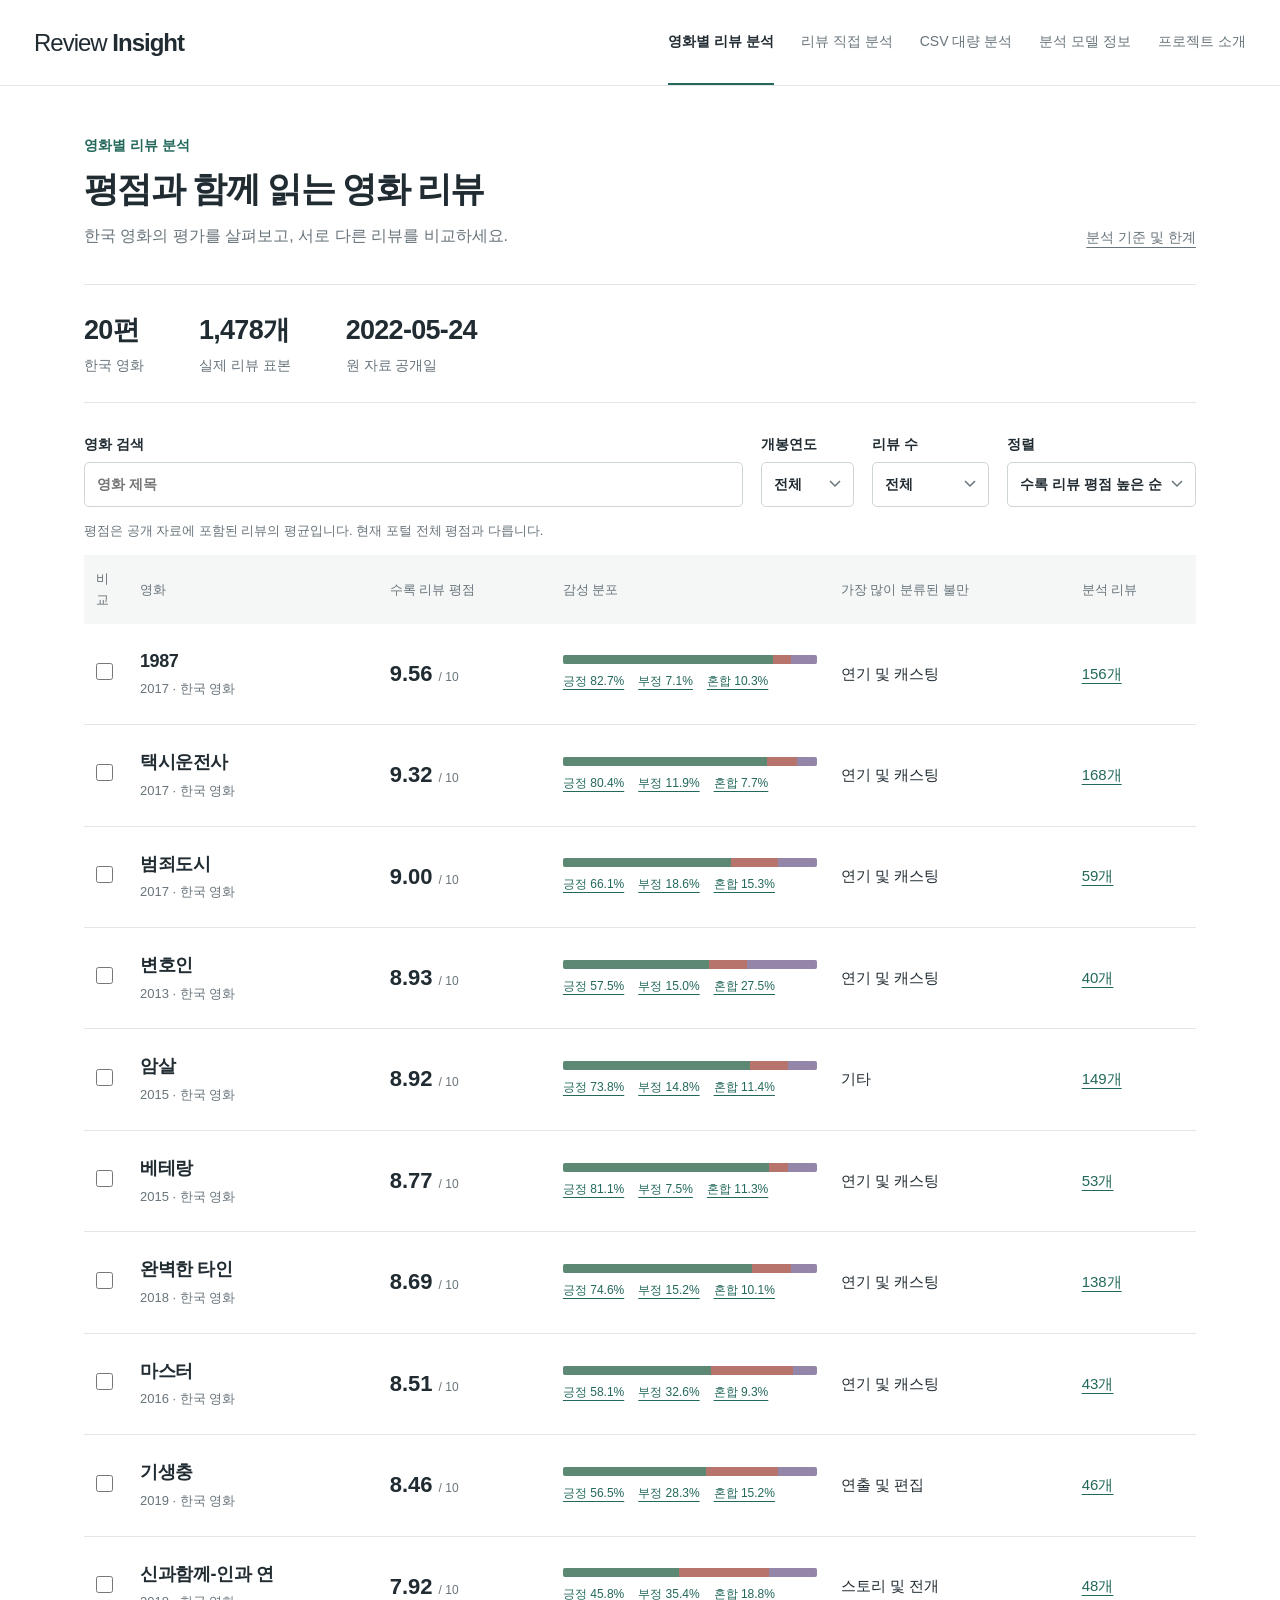
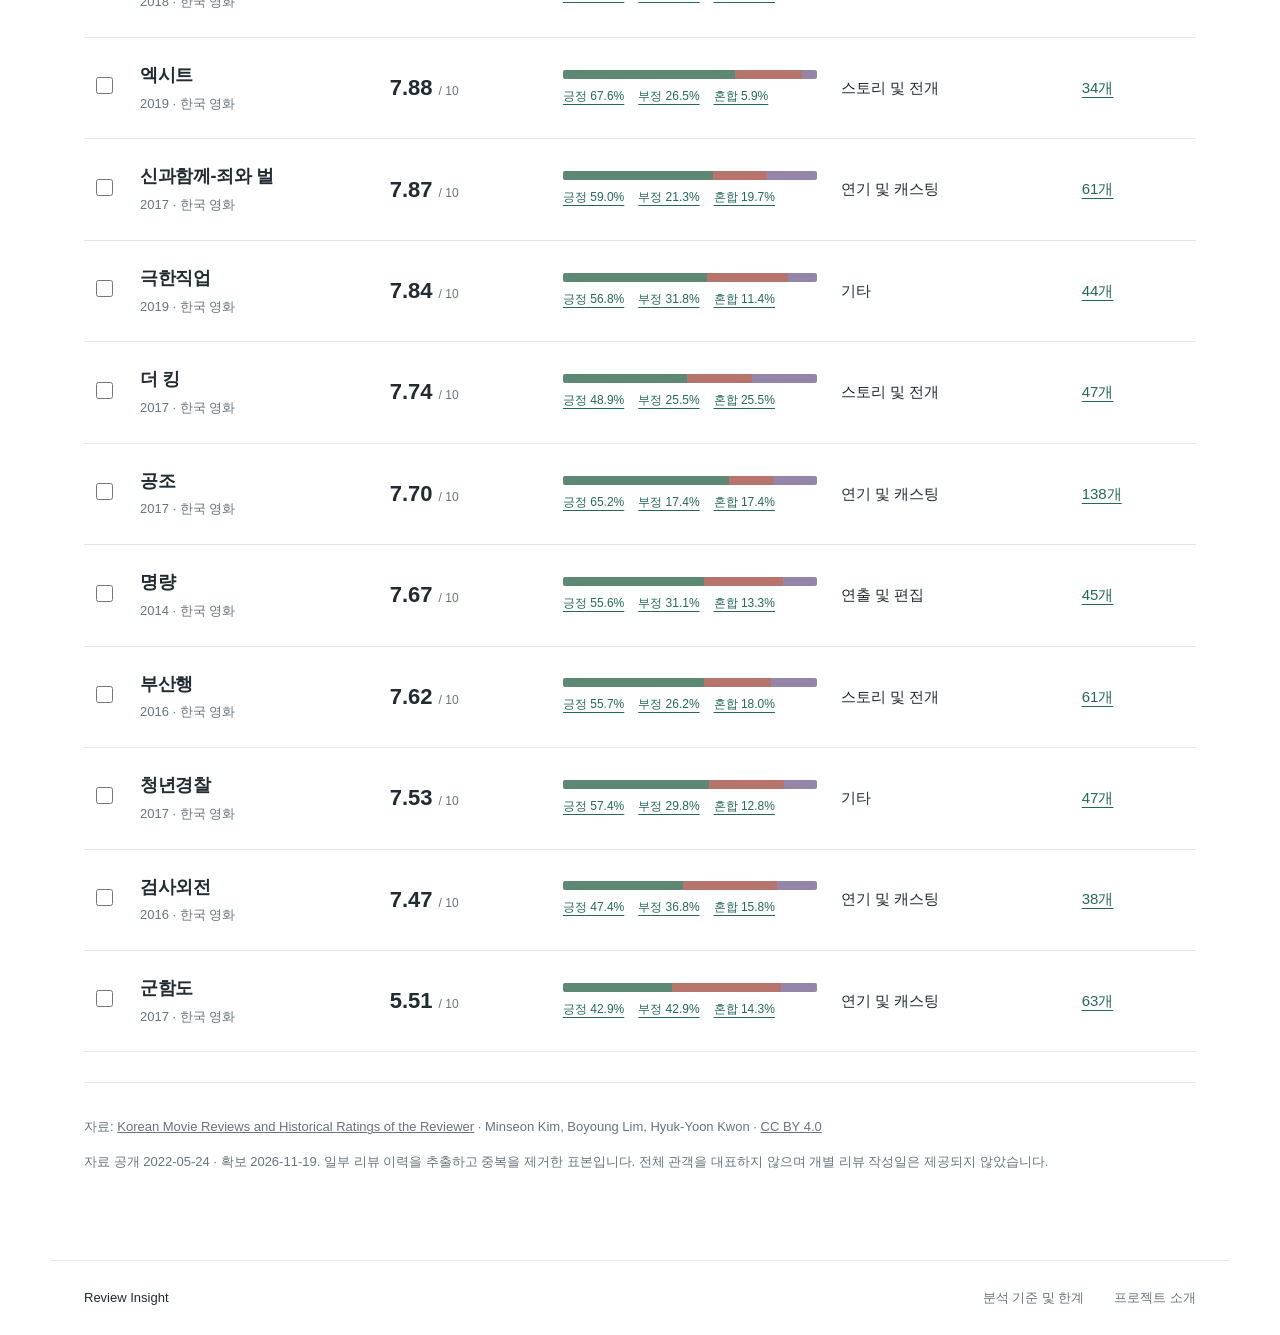
==== commit ff40508d: "Add clickable review browsing and automatic display profanity masking" ====
--- a/web/index.html
+++ b/web/index.html
@@ -1,7 +1,7 @@
 <!doctype html><html lang="ko"><head><meta charset="utf-8"><meta name="viewport" content="width=device-width,initial-scale=1"><meta name="description" content="한국 영화의 리뷰와 평점을 비교하고, 새로운 리뷰를 분석합니다."><title>Review Insight</title><link rel="stylesheet" href="style.css"></head><body>
 <header class="site-header"><a href="#movies" class="brand">Review <b>Insight</b></a><nav aria-label="메인 메뉴"><a href="#movies">영화별 리뷰 분석</a><a href="#direct">리뷰 직접 분석</a><a href="#csv">CSV 대량 분석</a><a href="#model">분석 모델 정보</a><a href="#about">프로젝트 소개</a></nav></header>
 <main id="main"><section id="movies" class="page"><div class="page-head"><div><p class="eyebrow">영화별 리뷰 분석</p><h1>평점과 함께 읽는 영화 리뷰</h1><p class="lede">한국 영화의 평가를 살펴보고, 서로 다른 리뷰를 비교하세요.</p></div><a class="text-link" href="#model">분석 기준 및 한계</a></div><div id="catalogue-state" role="status">영화별 결과를 불러오는 중입니다.</div><div id="catalogue-overview" class="overview"></div><div class="filters"><label class="search">영화 검색<input id="search" type="search" placeholder="영화 제목" autocomplete="off"></label><label>개봉연도<select id="year"><option value="">전체</option></select></label><label>리뷰 수<select id="minimum"><option value="0">전체</option><option value="30">30개 이상</option><option value="50">50개 이상</option><option value="100">100개 이상</option></select></label><label>정렬<select id="sort"><option value="rating">수록 리뷰 평점 높은 순</option><option value="positive">긍정 비율 높은 순</option><option value="negative">부정 비율 높은 순</option><option value="count">리뷰 수 많은 순</option><option value="title">제목순</option></select></label></div><p class="caption">평점은 공개 자료에 포함된 리뷰의 평균입니다. 현재 포털 전체 평점과 다릅니다.</p><div id="movie-list"></div><div id="source-note" class="source-note"></div></section>
-<section id="detail" class="page" hidden></section><section id="compare" class="page" hidden></section>
+<section id="reviews" class="page" hidden></section><section id="detail" class="page" hidden></section><section id="compare" class="page" hidden></section>
 <section id="direct" class="page" hidden><div class="page-head"><div><p class="eyebrow">리뷰 직접 분석</p><h1>이 리뷰는 어떤 평가일까요?</h1><p class="lede">좋았던 점과 아쉬웠던 점이 함께 있어도 입력해 보세요.</p></div><a class="text-link" href="#model">분석 기준 및 한계</a></div><div class="input-line"><label>분석 대상<select id="domain"><option value="movie">영화</option><option value="game">게임</option></select></label><span id="model-status" class="caption" role="status"></span></div><label for="review">리뷰 내용</label><textarea id="review" maxlength="5000" placeholder="예: 음악은 좋은데 스토리는 그닥..">음악은 좋은데 스토리는그닥..</textarea><div class="action-line"><span class="caption">최대 5,000자 · 입력 내용은 기기에만 머뭅니다.</span><button id="analyze" class="primary">분석하기</button></div><div id="result" aria-live="polite"></div></section>
 <section id="csv" class="page" hidden><div class="page-head"><div><p class="eyebrow">CSV 대량 분석</p><h1>여러 리뷰를 한눈에</h1><p class="lede">감성 분포와 자주 분류된 불만 유형을 확인하세요.</p></div><a class="text-link" href="#model">분석 기준 및 한계</a></div><p>review 또는 text 열이 있는 CSV를 선택하세요. UTF-8/CP949, 최대 1,000행·5MB를 지원합니다.</p><div class="action-line"><input type="file" id="upload" accept=".csv" aria-label="분석할 CSV"><button id="sample">예시 CSV 다운로드</button></div><p id="batch-status" role="status"></p><div id="dashboard"></div></section>
 <section id="model" class="page" hidden><div class="page-head"><div><p class="eyebrow">분석 모델 정보</p><h1>분석 기준 및 한계</h1></div></div><div class="action-line"><button id="prepare-demo">발표용 오프라인 준비</button><span id="offline-status" class="caption" role="status"></span></div><div id="model-content"></div></section>
--- a/web/style.css
+++ b/web/style.css
@@ -1 +1,3 @@
 :root{--ink:#202b32;--muted:#68747b;--line:#e2e6e8;--soft:#f5f7f7;--accent:#23685b;--positive:#5d8874;--negative:#b7746c;--mixed:#9486a9}*{box-sizing:border-box}html{scroll-behavior:smooth}body{margin:0;background:#fff;color:var(--ink);font:16px/1.65 "Malgun Gothic","Apple SD Gothic Neo",Arial,sans-serif}a{color:inherit;text-decoration:none}button,input,select,textarea{font:inherit;color:inherit}button{cursor:pointer;border:1px solid #cdd5d7;background:white;border-radius:5px;padding:9px 16px}button:hover{background:#f0f4f3}button:disabled{cursor:wait;opacity:.55}.primary{background:var(--accent);border-color:var(--accent);color:white}.primary:hover{background:#1b574b}.site-header{max-width:1280px;margin:auto;display:flex;align-items:center;justify-content:space-between;min-height:85px;gap:40px;padding:0 34px;border-bottom:1px solid var(--line)}.brand{font-size:24px;letter-spacing:-1px;white-space:nowrap}.brand b{font-weight:750}.site-header nav{display:flex;gap:27px;font-size:14px;white-space:nowrap}.site-header nav a{padding:30px 0;border-bottom:2px solid transparent;color:var(--muted)}.site-header nav a.active{color:var(--ink);border-color:var(--accent);font-weight:700}main{max-width:1180px;min-height:70vh;margin:auto;padding:48px 34px 75px}.page-head{display:flex;justify-content:space-between;align-items:flex-end;gap:24px;margin-bottom:34px}h1{font-size:35px;line-height:1.4;letter-spacing:-1.6px;font-weight:700;margin:7px 0 10px}h2{font-size:23px;letter-spacing:-.6px;margin:0 0 20px;line-height:1.4}h3{font-size:18px;margin:0 0 12px}.eyebrow{font-size:14px;font-weight:600;color:var(--accent);margin:0}.lede{color:var(--muted);margin:0}.text-link{font-size:14px;color:var(--muted);text-decoration:underline;text-underline-offset:5px}.caption{font-size:13px;line-height:1.7;color:var(--muted)}.overview{display:flex;gap:55px;padding:23px 0;margin:10px 0 30px;border-top:1px solid var(--line);border-bottom:1px solid var(--line)}.overview strong{display:block;font-size:27px;letter-spacing:-.7px}.overview span{font-size:14px;color:var(--muted)}.filters{display:flex;gap:18px;align-items:end;margin:28px 0 13px}label{display:block;font-size:14px;font-weight:600}input,select,textarea{border:1px solid #cdd5d7;border-radius:5px;background:white;padding:10px 12px;outline:none}input:focus,select:focus,textarea:focus{border-color:var(--accent);box-shadow:0 0 0 2px #23685b15}.search{flex:1}label input,label select{display:block;width:100%;margin-top:6px}select{appearance:none;padding-right:33px;background-image:url("data:image/svg+xml,%3Csvg xmlns='http://www.w3.org/2000/svg' width='12' height='8'%3E%3Cpath d='M1 1l5 5 5-5' fill='none' stroke='%2368747b' stroke-width='1.5'/%3E%3C/svg%3E");background-position:right 12px center;background-repeat:no-repeat}.movie-table{width:100%;border-collapse:collapse;font-size:15px}.movie-table th{text-align:left;padding:13px 12px;background:var(--soft);font-size:13px;color:var(--muted);font-weight:500}.movie-table td{padding:23px 12px;border-bottom:1px solid var(--line);vertical-align:middle}.movie-table td:first-child{padding-left:8px;width:40px}.movie-title{display:block;font-weight:700;font-size:18px;letter-spacing:-.4px}.movie-title:hover{text-decoration:underline;text-underline-offset:5px}.year{font-size:13px;color:var(--muted)}.rating{font-size:22px;font-weight:650;font-variant-numeric:tabular-nums}.rating small{font-size:12px;color:var(--muted);font-weight:400}.sentiment-cell{min-width:200px;width:25%}.stack{display:flex;height:9px;overflow:hidden;border-radius:2px;background:#eee;min-width:80px}.stack span{height:100%}.stack .pos{background:var(--positive)}.stack .neg{background:var(--negative)}.stack .mix{background:var(--mixed)}.stack-labels{display:flex;gap:14px;font-size:12px;color:var(--muted);margin-top:8px;font-variant-numeric:tabular-nums}.legend{display:flex;gap:17px;color:var(--muted);font-size:13px;margin-bottom:18px}.legend span:before{content:'';display:inline-block;width:8px;height:8px;margin-right:6px;background:var(--positive)}.legend .neg:before{background:var(--negative)}.legend .mix:before{background:var(--mixed)}.source-note{font-size:13px;color:var(--muted);border-top:1px solid var(--line);padding-top:20px;margin-top:30px}.source-note a{text-decoration:underline}.section{padding:32px 0;border-top:1px solid var(--line);margin-top:24px}.columns{display:grid;grid-template-columns:1.1fr 1fr;gap:60px}.stat-line{display:flex;gap:45px;flex-wrap:wrap;margin:28px 0}.stat-line>div{min-width:130px}.stat-line span{display:block;color:var(--muted);font-size:14px}.stat-line strong{font-size:31px;font-weight:650;letter-spacing:-1px}.bar-row{display:grid;grid-template-columns:130px 1fr 100px;gap:15px;align-items:center;margin:19px 0;font-size:14px}.bar-track{height:10px;background:#f0f2f2}.bar-fill{height:100%;background:#879e97}.bar-value{font-variant-numeric:tabular-nums;color:var(--muted);text-align:right}.tag{display:inline-block;margin:5px 8px 5px 0;padding:3px 9px;font-size:14px;background:#f1f5f3;border-radius:3px}.review-item{border-bottom:1px solid var(--line);padding:18px 0}.review-item p{margin:8px 0;white-space:pre-wrap}.review-meta{display:flex;justify-content:space-between;gap:15px;font-size:12px;color:var(--muted)}.review-meta a{text-decoration:underline}.review-item button{padding:4px 8px;font-size:12px}.positive{color:#3d7158}.negative{color:#a05a52}.mixed{color:#7b688e}.breadcrumb{font-size:14px;color:var(--muted);margin-bottom:20px}.breadcrumb a{text-decoration:underline}textarea{width:100%;height:170px;resize:vertical;padding:18px;margin-top:8px;line-height:1.8}.input-line{display:flex;justify-content:space-between;align-items:center;margin-bottom:22px}.input-line select{width:160px}.action-line{display:flex;justify-content:space-between;align-items:center;gap:20px;margin:15px 0 30px}.result-label{font-size:32px;font-weight:650;letter-spacing:-1px}.clause-table{width:100%;border-collapse:collapse;font-size:14px}.clause-table th,.clause-table td{padding:13px 12px;border-bottom:1px solid var(--line);text-align:left}.clause-table th{color:var(--muted);font-weight:500}.prose{max-width:830px}.prose h2{margin-top:36px}.prose p{line-height:1.9}.prose a{text-decoration:underline}.notice{padding:13px 17px;background:var(--soft);border-left:3px solid #bbc9c4;font-size:14px}.error{color:#9b493f}.compare-tray{position:fixed;bottom:22px;left:50%;transform:translateX(-50%);display:flex;align-items:center;gap:20px;background:#fff;box-shadow:0 4px 22px #22352d1c;border:1px solid var(--line);border-radius:8px;padding:15px 20px;z-index:5;max-width:95vw;font-size:14px}.comparison-table{width:100%;border-collapse:collapse}.comparison-table td,.comparison-table th{text-align:left;vertical-align:top;padding:20px 18px;border-bottom:1px solid var(--line)}.comparison-table th{width:20%;font-size:14px;color:var(--muted);font-weight:500}.comparison-table td{width:40%}footer{max-width:1180px;margin:auto;padding:26px 34px;border-top:1px solid var(--line);display:flex;gap:30px;color:var(--muted);font-size:13px}footer span{margin-right:auto;color:var(--ink)}[hidden]{display:none!important}.empty{padding:45px 10px;color:var(--muted);text-align:center}input[type=checkbox]{accent-color:var(--accent);width:17px;height:17px}@media(max-width:920px){.site-header{padding:20px 22px;display:block}.site-header nav{gap:24px;overflow-x:auto;margin-top:15px}.site-header nav a{padding:9px 0}.page-head{align-items:flex-start;flex-direction:column}main{padding:32px 22px 75px}h1{font-size:29px}.filters{flex-wrap:wrap;gap:12px}.search{flex-basis:100%}.filters label:not(.search){flex:1;min-width:115px}.columns{grid-template-columns:1fr;gap:15px}.movie-table thead{display:none}.movie-table,.movie-table tbody{display:block}.movie-table tr{display:grid;grid-template-columns:24px 1fr 95px;gap:8px 12px;padding:20px 0;border-bottom:1px solid var(--line)}.movie-table td{display:block;border:0;padding:0}.movie-table td:first-child{grid-row:1/4;padding:3px 0;width:auto}.movie-table td:nth-child(2){grid-column:2}.movie-table td:nth-child(3){grid-column:3;grid-row:1;text-align:right}.movie-table td:nth-child(4){grid-column:2/4;min-width:0;width:100%;margin-top:8px}.movie-table td:nth-child(5){grid-column:2;font-size:13px;color:var(--muted)}.movie-table td:nth-child(6){grid-column:3;font-size:13px;text-align:right}.overview{gap:27px}.overview strong{font-size:23px}.stat-line{gap:22px}.stat-line>div{min-width:100px}.bar-row{grid-template-columns:110px 1fr 80px;gap:8px;font-size:13px}.compare-tray{bottom:10px;gap:8px;width:calc(100% - 24px);flex-wrap:wrap;padding:12px}.compare-tray span{width:100%;font-size:12px}.comparison-table th{width:22%;padding:14px 7px;font-size:12px}.comparison-table td{padding:14px 7px;font-size:13px}.comparison-table h2{font-size:19px}.stack-labels{gap:8px;font-size:11px}.action-line{align-items:flex-start;flex-wrap:wrap}.clause-table th,.clause-table td{padding:11px 5px}.review-meta{flex-wrap:wrap}footer{gap:15px;flex-wrap:wrap;padding:24px 22px}}
+
+.review-link{color:var(--accent);text-decoration:underline;text-underline-offset:4px;cursor:pointer}.stack a{display:block;height:100%;min-width:0}.stack a:hover{filter:brightness(.85)}.review-section-head{display:flex;align-items:baseline;justify-content:space-between;gap:20px;flex-wrap:wrap}.review-pagination{display:flex;justify-content:center;align-items:center;gap:30px;padding:25px 0}.review-pagination>span{color:var(--muted);font-size:14px}.review-browser-list{max-width:900px}.review-browser-list .review-item{padding:24px 0}.review-link:focus-visible{outline:2px solid var(--accent);outline-offset:4px}
